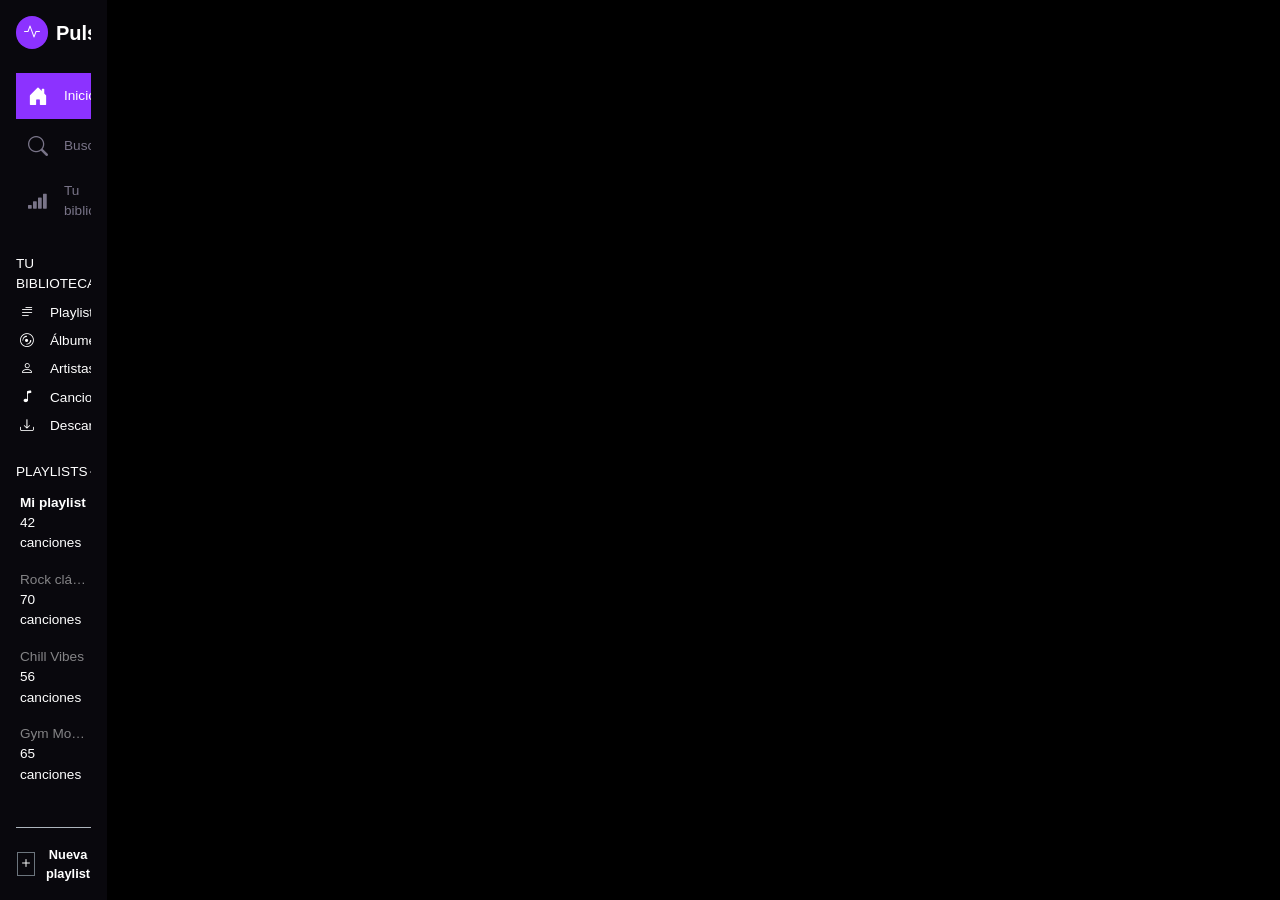
==== Proyecto Full Stack II/index.html @ 01d90dc8 "Primer commit  - base y aside Inicializar estructura base del proyecto Pulse: - Crear archivos y di" ====
<!DOCTYPE html>
<html lang="es">
<head>
  <meta charset="UTF-8">
  <meta name="viewport" content="width=device-width, initial-scale=1.0">
  <title>Pulse</title>
  <link href="https://cdn.jsdelivr.net/npm/bootstrap@5.3.2/dist/css/bootstrap.min.css" rel="stylesheet">
  <link rel="stylesheet" href="https://cdn.jsdelivr.net/npm/bootstrap-icons@1.11.1/font/bootstrap-icons.css">
  <link rel="stylesheet" href="./assets/styles/styles.css">
</head>
<body class="vh-100 d-flex flex-column p-0 overflow-hidden bg-black">

    <div class="row w-100 h-100 m-0 align-items-stretch">
        <aside id="aside-container" class="col-md-1 h-100 d-none d-md-flex flex-column p-0"></aside>
    </div>

    <script src="https://cdn.jsdelivr.net/npm/bootstrap@5.3.2/dist/js/bootstrap.bundle.min.js"></script>
    <script src="./scripts/script.js"></script>
</body>
</html>
---- Proyecto Full Stack II/assets/styles/styles.css ----
:root {
  --bg-black: #000000;
  --bg-sidebar: #09080d;
  --bg-card: #121018;
  --bg-card-hover: #1b1824;
  --purple-accent: #8c32ff;
  --text-primary: #ffffff;
  --text-muted: #797488;
}

body {
  background-color: var(--bg-black);
  color: var(--text-primary);
  font-family: -apple-system, BlinkMacSystemFont, "Segoe UI", Roboto, sans-serif;
  font-size: 0.85rem;
}

::-webkit-scrollbar {
  width: 4px;
}
::-webkit-scrollbar-track {
  background: transparent;
}
::-webkit-scrollbar-thumb {
  background: #252131;
  border-radius: 0 !important;
}

.search-input {
  background-color: #121018 !important;
  border: 1px solid #1e1b29 !important;
  color: #fff !important;
  font-size: 0.85rem;
  border-radius: 0 !important; 
}

.bg-pulse-sidebar {
  background-color: var(--bg-sidebar);
}

.nav-link-pulse {
  color: var(--text-muted);
  border-radius: 0 !important;
  padding: 8px 12px;
  font-weight: 500;
}
.nav-link-pulse:hover, .nav-link-pulse.active {
  color: #fff;
  background-color: var(--purple-accent);
}

.song-card {
  background-color: var(--bg-card);
  border-radius: 0 !important;
  padding: 10px;
  transition: background-color 0.2s ease;
  cursor: pointer;
  position: relative;
}
.song-card:hover {
  background-color: var(--bg-card-hover);
}

.play-btn-overlay {
  position: absolute;
  bottom: 45px;
  right: 15px;
  width: 28px;
  height: 28px;
  background-color: var(--purple-accent);
  border-radius: 0 !important;
  display: flex;
  align-items: center;
  justify-content: center;
  color: white;
  box-shadow: 0 4px 12px rgba(140, 50, 255, 0.4);
}

.form-range::-webkit-slider-thumb {
  background-color: var(--purple-accent);
  width: 10px;
  height: 10px;
  border-radius: 0 !important;
}
.form-range::-webkit-slider-runnable-track {
  background-color: #262235;
  height: 4px;
  border-radius: 0 !important;
}
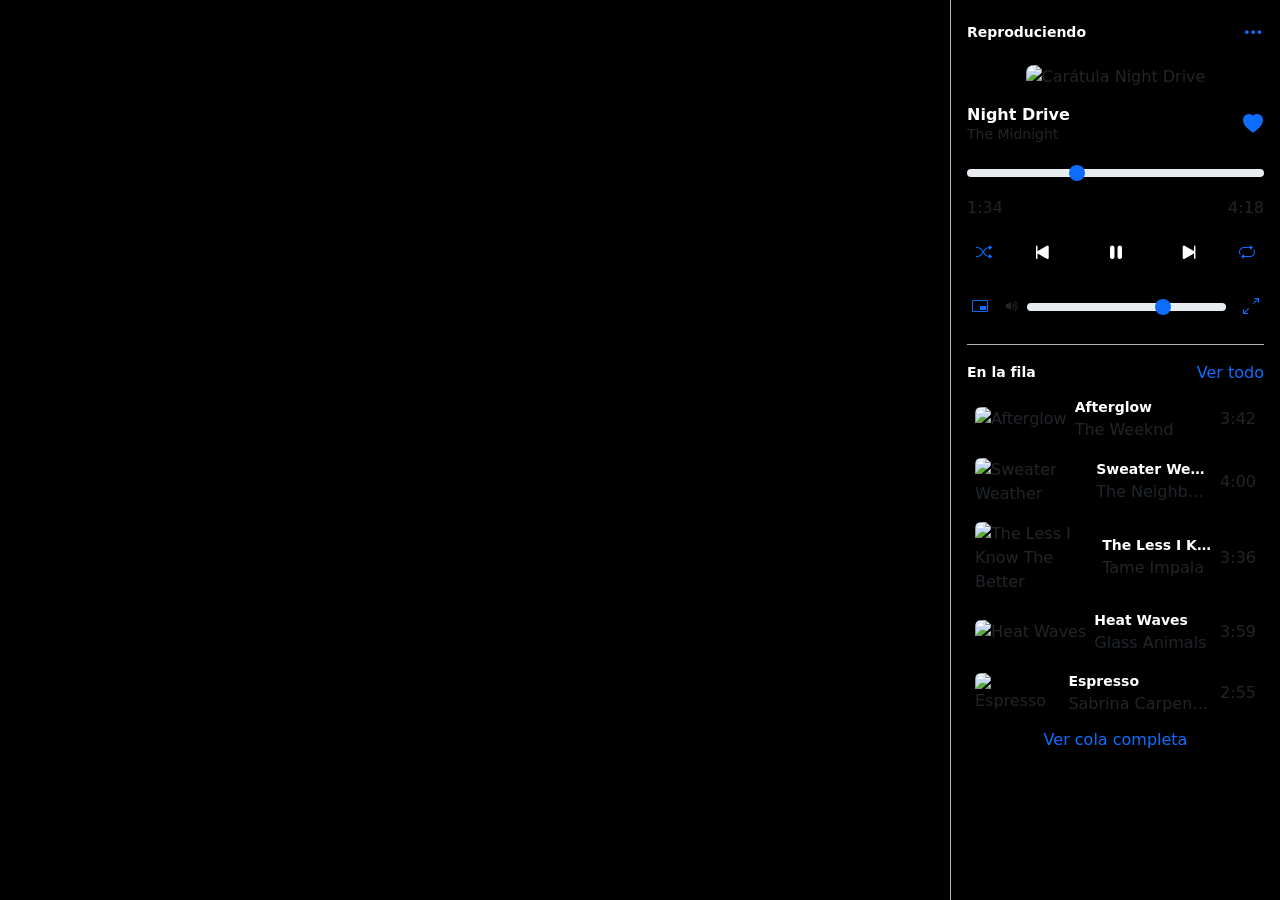
==== commit 2257103a: "Add files via upload" ====
--- a/Proyecto Full Stack II/index.html
+++ b/Proyecto Full Stack II/index.html
@@ -3,18 +3,21 @@
 <head>
   <meta charset="UTF-8">
   <meta name="viewport" content="width=device-width, initial-scale=1.0">
-  <title>Pulse</title>
+  <title>Pulse - Módulo Reproductor</title>
+  <!-- Bootstrap 5 CSS y Bootstrap Icons -->
   <link href="https://cdn.jsdelivr.net/npm/bootstrap@5.3.2/dist/css/bootstrap.min.css" rel="stylesheet">
   <link rel="stylesheet" href="https://cdn.jsdelivr.net/npm/bootstrap-icons@1.11.1/font/bootstrap-icons.css">
-  <link rel="stylesheet" href="./assets/styles/styles.css">
+  <!-- Hoja de estilos externa propia -->
+  <link rel="stylesheet" href="./assets/styles/player.css">
 </head>
-<body class="vh-100 d-flex flex-column p-0 overflow-hidden bg-black">
+<body class="vh-100 bg-black p-0 overflow-hidden d-flex justify-content-end">
 
-    <div class="row w-100 h-100 m-0 align-items-stretch">
-        <aside id="aside-container" class="col-md-1 h-100 d-none d-md-flex flex-column p-0"></aside>
-    </div>
+  <!-- Contenedor que simula la columna derecha del layout grupal -->
+  <div id="player-test-container" class="h-100 border-start border-dark-subtle" style="width: 330px; max-width: 100%;"></div>
 
-    <script src="https://cdn.jsdelivr.net/npm/bootstrap@5.3.2/dist/js/bootstrap.bundle.min.js"></script>
-    <script src="./scripts/script.js"></script>
+  <!-- Bootstrap 5 JS -->
+  <script src="https://cdn.jsdelivr.net/npm/bootstrap@5.3.2/dist/js/bootstrap.bundle.min.js"></script>
+  <!-- Lógica modular de interactividad -->
+  <script src="./scripts/player.js"></script>
 </body>
 </html>
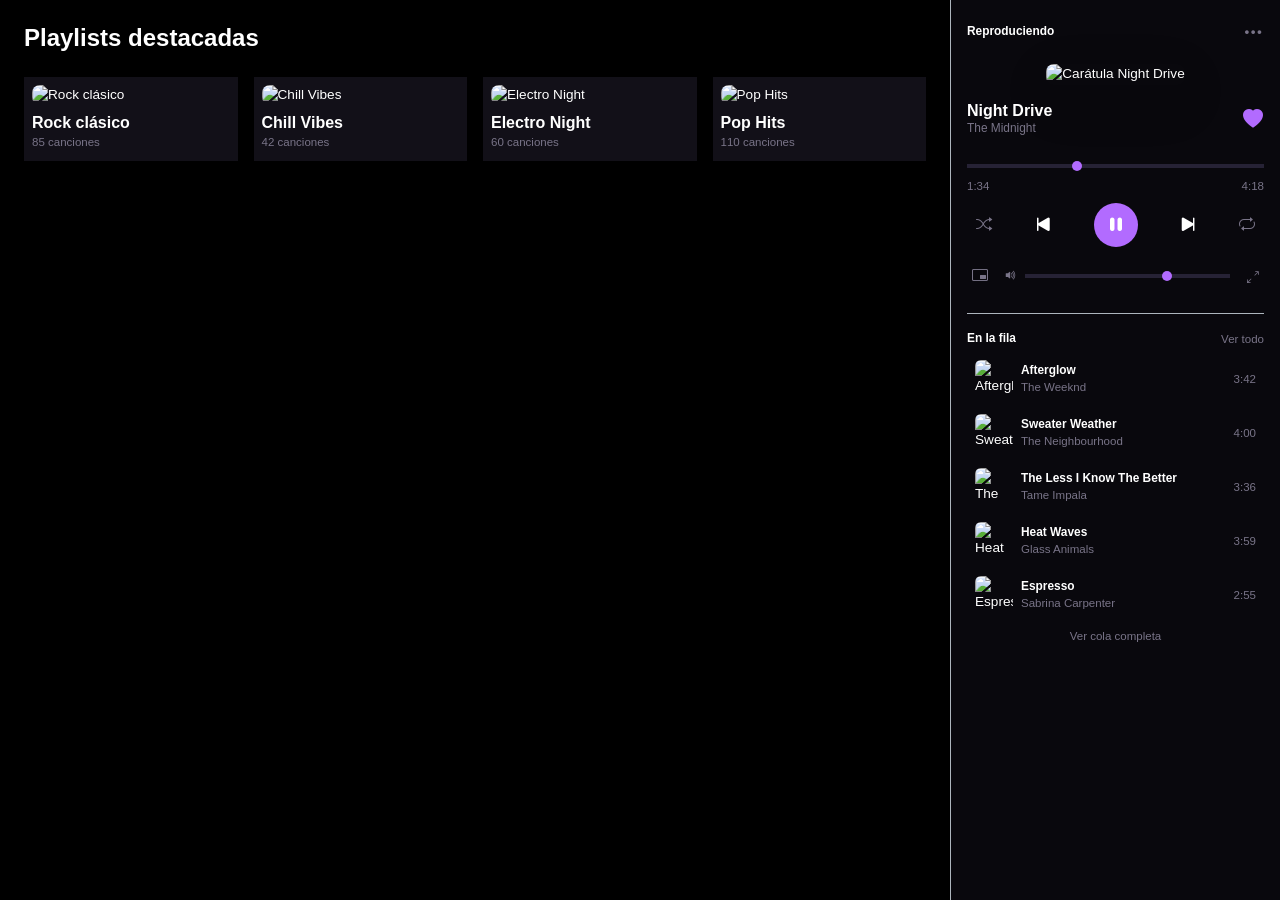
==== commit a5b9bee2: "Add files via upload" ====
--- a/Proyecto Full Stack II/index.html
+++ b/Proyecto Full Stack II/index.html
@@ -1,23 +1,75 @@
 <!DOCTYPE html>
 <html lang="es">
+
 <head>
   <meta charset="UTF-8">
   <meta name="viewport" content="width=device-width, initial-scale=1.0">
-  <title>Pulse - Módulo Reproductor</title>
+  <title>Pulse - Plataforma de Música</title>
   <!-- Bootstrap 5 CSS y Bootstrap Icons -->
   <link href="https://cdn.jsdelivr.net/npm/bootstrap@5.3.2/dist/css/bootstrap.min.css" rel="stylesheet">
   <link rel="stylesheet" href="https://cdn.jsdelivr.net/npm/bootstrap-icons@1.11.1/font/bootstrap-icons.css">
-  <!-- Hoja de estilos externa propia -->
-  <link rel="stylesheet" href="./assets/styles/player.css">
+
+  <!-- Hojas de estilos -->
+  <link rel="stylesheet" href="./assets/styles/styles.css">
+  <link rel="stylesheet" href="./styles/player.css">
 </head>
-<body class="vh-100 bg-black p-0 overflow-hidden d-flex justify-content-end">
 
-  <!-- Contenedor que simula la columna derecha del layout grupal -->
-  <div id="player-test-container" class="h-100 border-start border-dark-subtle" style="width: 330px; max-width: 100%;"></div>
+<body class="vh-100 bg-black p-0 overflow-hidden d-flex">
 
-  <!-- Bootstrap 5 JS -->
+  <!-- Contenido Principal Central -->
+  <main class="flex-grow-1 h-100 p-4 overflow-y-auto custom-scroll">
+    <header class="mb-4">
+      <h4 class="text-white fw-bold">Playlists destacadas</h4>
+    </header>
+
+    <!-- Grid de Tarjetas -->
+    <div class="row row-cols-1 row-cols-sm-2 row-cols-md-4 g-3">
+      <div class="col">
+        <div class="song-card p-2 rounded-3 h-100 cursor-pointer">
+          <img src="https://images.unsplash.com/photo-1498038432885-c6f3f1b912ee?auto=format&fit=crop&w=400&q=80"
+            class="img-fluid rounded-3 mb-2 w-100 object-fit-cover" style="height: 130px;" alt="Rock clásico">
+          <h6 class="text-white fw-bold mb-0 text-truncate">Rock clásico</h6>
+          <span class="text-muted-pulse extra-small">85 canciones</span>
+        </div>
+      </div>
+
+      <div class="col">
+        <div class="song-card p-2 rounded-3 h-100 cursor-pointer">
+          <img src="https://images.unsplash.com/photo-1511671782779-c97d3d27a1d4?auto=format&fit=crop&w=400&q=80"
+            class="img-fluid rounded-3 mb-2 w-100 object-fit-cover" style="height: 130px;" alt="Chill Vibes">
+          <h6 class="text-white fw-bold mb-0 text-truncate">Chill Vibes</h6>
+          <span class="text-muted-pulse extra-small">42 canciones</span>
+        </div>
+      </div>
+
+      <div class="col">
+        <div class="song-card p-2 rounded-3 h-100 cursor-pointer">
+          <img src="https://images.unsplash.com/photo-1470225620780-dba8ba36b745?auto=format&fit=crop&w=400&q=80"
+            class="img-fluid rounded-3 mb-2 w-100 object-fit-cover" style="height: 130px;" alt="Electro Night">
+          <h6 class="text-white fw-bold mb-0 text-truncate">Electro Night</h6>
+          <span class="text-muted-pulse extra-small">60 canciones</span>
+        </div>
+      </div>
+
+      <div class="col">
+        <div class="song-card p-2 rounded-3 h-100 cursor-pointer">
+          <img src="https://images.unsplash.com/photo-1514525253161-7a46d19cd819?auto=format&fit=crop&w=400&q=80"
+            class="img-fluid rounded-3 mb-2 w-100 object-fit-cover" style="height: 130px;" alt="Pop Hits">
+          <h6 class="text-white fw-bold mb-0 text-truncate">Pop Hits</h6>
+          <span class="text-muted-pulse extra-small">110 canciones</span>
+        </div>
+      </div>
+    </div>
+  </main>
+
+  <!-- Reproductor Derecho -->
+  <div id="player-test-container" class="h-100 border-start border-dark-subtle" style="width: 330px; flex-shrink: 0;">
+  </div>
+
+  <!-- Scripts -->
   <script src="https://cdn.jsdelivr.net/npm/bootstrap@5.3.2/dist/js/bootstrap.bundle.min.js"></script>
-  <!-- Lógica modular de interactividad -->
+  <script src="./scripts/script.js"></script>
   <script src="./scripts/player.js"></script>
 </body>
+
 </html>
--- a/Proyecto Full Stack II/assets/styles/styles.css
+++ b/Proyecto Full Stack II/assets/styles/styles.css
@@ -0,0 +1,101 @@
+:root {
+  --bg-black: #000000;
+  --bg-sidebar: #09080d;
+  --bg-card: #121018;
+  --bg-card-hover: #1b1824;
+  --purple-accent: #b26bff;
+  /* Cambiado de #8c32ff */
+  --text-primary: #ffffff;
+  --text-muted: #797488;
+}
+
+body {
+  background-color: var(--bg-black);
+  color: var(--text-primary);
+  font-family: -apple-system, BlinkMacSystemFont, "Segoe UI", Roboto, sans-serif;
+  font-size: 0.85rem;
+}
+
+::-webkit-scrollbar {
+  width: 4px;
+}
+
+::-webkit-scrollbar-track {
+  background: transparent;
+}
+
+::-webkit-scrollbar-thumb {
+  background: #252131;
+  border-radius: 0 !important;
+}
+
+.search-input {
+  background-color: #121018 !important;
+  border: 1px solid #1e1b29 !important;
+  color: #fff !important;
+  font-size: 0.85rem;
+  border-radius: 0 !important;
+}
+
+.bg-pulse-sidebar {
+  background-color: var(--bg-sidebar);
+}
+
+.nav-link-pulse {
+  color: var(--text-muted);
+  border-radius: 0 !important;
+  padding: 8px 12px;
+  font-weight: 500;
+}
+
+.nav-link-pulse:hover,
+.nav-link-pulse.active {
+  color: #fff;
+  background-color: var(--purple-accent);
+}
+
+.song-card {
+  background-color: var(--bg-card);
+  border-radius: 0 !important;
+  padding: 10px;
+  transition: background-color 0.2s ease;
+  cursor: pointer;
+  position: relative;
+}
+
+.song-card:hover {
+  background-color: var(--bg-card-hover);
+}
+
+.play-btn-overlay {
+  position: absolute;
+  bottom: 45px;
+  right: 15px;
+  width: 28px;
+  height: 28px;
+  background-color: var(--purple-accent);
+  border-radius: 0 !important;
+  display: flex;
+  align-items: center;
+  justify-content: center;
+  color: white;
+  box-shadow: 0 4px 12px rgba(178, 107, 255, 0.4);
+  /* Sombra ajustada a #b26bff */
+}
+
+.form-range::-webkit-slider-thumb {
+  background-color: var(--purple-accent);
+  width: 10px;
+  height: 10px;
+  border-radius: 0 !important;
+}
+
+.form-range::-webkit-slider-runnable-track {
+  background-color: #262235;
+  height: 4px;
+  border-radius: 0 !important;
+}
+
+.cursor-pointer {
+  cursor: pointer;
+}
--- a/Proyecto Full Stack II/styles/player.css
+++ b/Proyecto Full Stack II/styles/player.css
@@ -0,0 +1,113 @@
+:root {
+  --bg-black: #000000;
+  --bg-sidebar: #09080d;
+  --bg-card: #121018;
+  --bg-card-hover: #1b1824;
+  --purple-accent: #b26bff;
+  /* Cambiado de #8c32ff */
+  --text-primary: #ffffff;
+  --text-muted: #797488;
+}
+
+body {
+  background-color: var(--bg-black);
+  color: var(--text-primary);
+  font-family: -apple-system, BlinkMacSystemFont, "Segoe UI", Roboto, sans-serif;
+  font-size: 0.85rem;
+}
+
+.bg-pulse-sidebar {
+  background-color: var(--bg-sidebar);
+}
+
+.text-pulse-accent {
+  color: var(--purple-accent) !important;
+}
+
+.text-muted-pulse {
+  color: var(--text-muted) !important;
+}
+
+.extra-small {
+  font-size: 0.72rem;
+}
+
+.hover-white:hover {
+  color: #ffffff !important;
+}
+
+/* Scroll interno fino */
+.custom-scroll::-webkit-scrollbar {
+  width: 4px;
+}
+
+.custom-scroll::-webkit-scrollbar-track {
+  background: transparent;
+}
+
+.custom-scroll::-webkit-scrollbar-thumb {
+  background: #252131;
+}
+
+/* Portada y miniaturas */
+.player-cover {
+  aspect-ratio: 1 / 1;
+  object-fit: cover;
+  max-height: 240px;
+}
+
+.queue-thumb {
+  width: 38px;
+  height: 38px;
+  object-fit: cover;
+}
+
+/* Botón central Play/Pause */
+.btn-pulse-play {
+  width: 44px;
+  height: 44px;
+  background-color: var(--purple-accent);
+  border: none;
+  transition: transform 0.15s ease, background-color 0.15s ease;
+}
+
+.btn-pulse-play:hover {
+  transform: scale(1.08);
+  background-color: #c488ff;
+  /* Hover adaptado al tono más claro */
+}
+
+/* Sliders de progreso y volumen */
+.player-range {
+  height: 4px;
+  cursor: pointer;
+}
+
+.player-range::-webkit-slider-runnable-track {
+  background-color: #262235;
+  height: 4px;
+}
+
+.player-range::-webkit-slider-thumb {
+  background-color: var(--purple-accent);
+  width: 10px;
+  height: 10px;
+  margin-top: -3px;
+  border-radius: 50% !important;
+  border: none;
+  transition: transform 0.1s ease;
+}
+
+.player-range:hover::-webkit-slider-thumb {
+  transform: scale(1.3);
+}
+
+/* Hover en la lista de espera */
+.queue-item {
+  transition: background-color 0.2s ease;
+  cursor: pointer;
+}
+
+.queue-item:hover {
+  background-color: var(--bg-card-hover);
+}
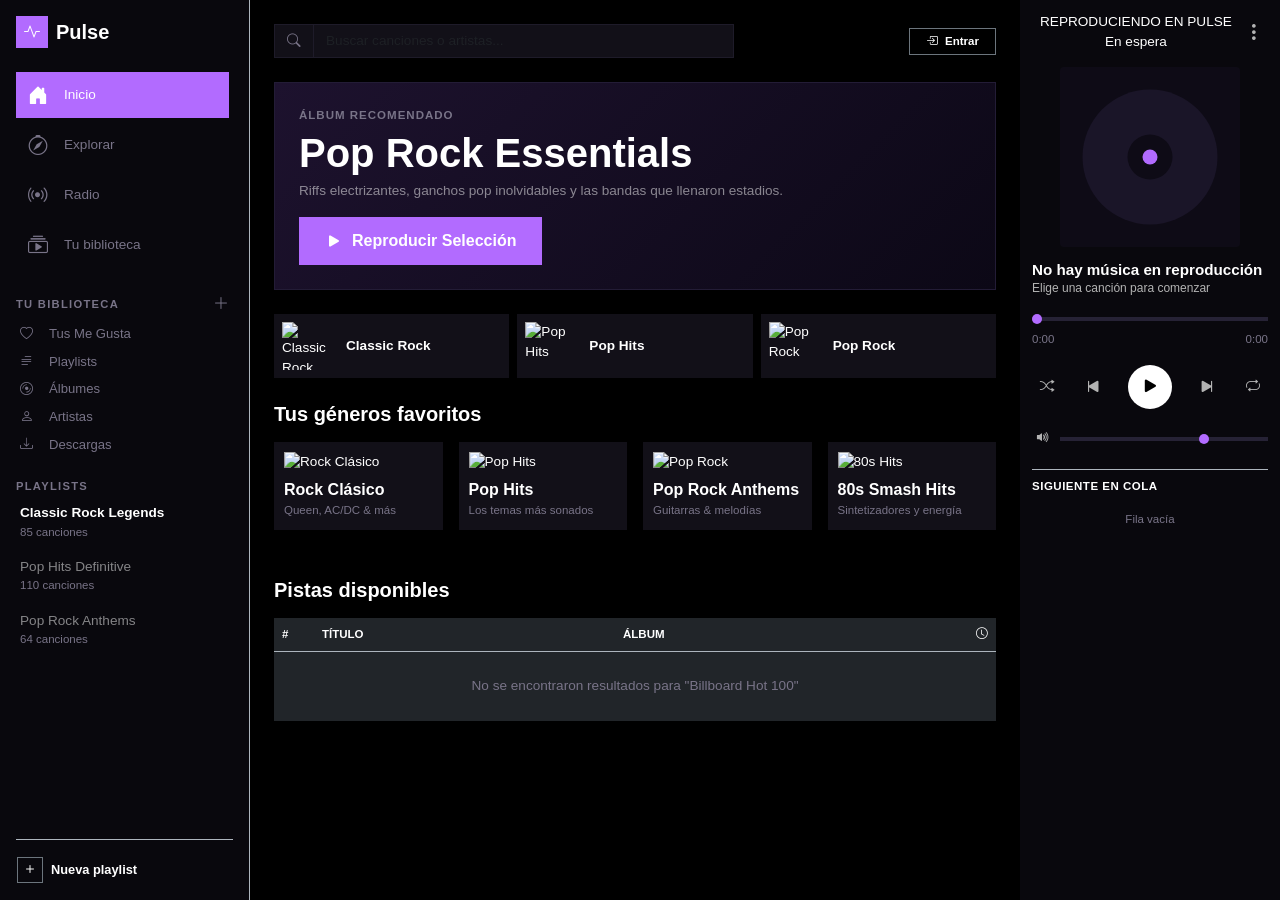
==== commit c0af2a59: "Se agrega lógica y modulos dinamicos para funcionalidades de musica" ====
--- a/Proyecto Full Stack II/index.html
+++ b/Proyecto Full Stack II/index.html
@@ -4,72 +4,132 @@
 <head>
   <meta charset="UTF-8">
   <meta name="viewport" content="width=device-width, initial-scale=1.0">
-  <title>Pulse - Plataforma de Música</title>
-  <!-- Bootstrap 5 CSS y Bootstrap Icons -->
+  <title>Pulse - Tu Plataforma de Música</title>
   <link href="https://cdn.jsdelivr.net/npm/bootstrap@5.3.2/dist/css/bootstrap.min.css" rel="stylesheet">
   <link rel="stylesheet" href="https://cdn.jsdelivr.net/npm/bootstrap-icons@1.11.1/font/bootstrap-icons.css">
-
-  <!-- Hojas de estilos -->
   <link rel="stylesheet" href="./assets/styles/styles.css">
-  <link rel="stylesheet" href="./styles/player.css">
+  <link rel="stylesheet" href="./assets/styles/player.css">
 </head>
 
 <body class="vh-100 bg-black p-0 overflow-hidden d-flex">
-
-  <!-- Contenido Principal Central -->
-  <main class="flex-grow-1 h-100 p-4 overflow-y-auto custom-scroll">
-    <header class="mb-4">
-      <h4 class="text-white fw-bold">Playlists destacadas</h4>
+  <div id="aside-container" class="h-100" style="width: 250px; flex-shrink: 0;"></div>
+  <main class="flex-grow-1 h-100 p-4 overflow-y-auto">
+    <header class="d-flex flex-wrap align-items-center justify-content-between gap-3 mb-4">
+      <div class="input-group" style="max-width: 460px; flex-grow: 1;">
+        <span class="input-group-text search-input border-end-0 text-muted-pulse rounded-0">
+          <i class="bi bi-search"></i>
+        </span>
+        <input type="text" id="main-search-input" class="form-control search-input border-start-0 rounded-0"
+          placeholder="Buscar canciones o artistas...">
+      </div>
+      <div id="user-welcome-container" class="d-flex align-items-center gap-2">
+      </div>
     </header>
-
-    <!-- Grid de Tarjetas -->
-    <div class="row row-cols-1 row-cols-sm-2 row-cols-md-4 g-3">
-      <div class="col">
-        <div class="song-card p-2 rounded-3 h-100 cursor-pointer">
-          <img src="https://images.unsplash.com/photo-1498038432885-c6f3f1b912ee?auto=format&fit=crop&w=400&q=80"
-            class="img-fluid rounded-3 mb-2 w-100 object-fit-cover" style="height: 130px;" alt="Rock clásico">
-          <h6 class="text-white fw-bold mb-0 text-truncate">Rock clásico</h6>
-          <span class="text-muted-pulse extra-small">85 canciones</span>
+    <section class="p-4 mb-4 rounded-0 position-relative overflow-hidden"
+      style="background: linear-gradient(135deg, #1d122e 0%, #0c0816 100%); border: 1px solid #231c36;">
+      <span class="text-uppercase fw-bold extra-small text-muted-pulse mb-1 d-block" style="letter-spacing: 1px;">Álbum
+        Recomendado</span>
+      <h2 class="text-white fw-bold display-6 mb-1">Pop Rock Essentials</h2>
+      <p class="text-white-50 mb-3" style="max-width: 540px;">Riffs electrizantes, ganchos pop inolvidables y las bandas
+        que llenaron estadios.</p>
+      <div class="d-flex align-items-center gap-3">
+        <button id="btn-hero-play" class="btn text-white fw-bold px-4 py-2 rounded-0 d-flex align-items-center gap-2"
+          style="background-color: var(--purple-accent);">
+          <i class="bi bi-play-fill fs-5"></i> Reproducir Selección
+        </button>
+      </div>
+    </section>
+    <section class="mb-4">
+      <div class="row row-cols-1 row-cols-md-3 g-2">
+        <div class="col">
+          <div class="quick-card d-flex align-items-center p-2 rounded-0 cursor-pointer">
+            <img src="https://images.unsplash.com/photo-1498038432885-c6f3f1b912ee?auto=format&fit=crop&w=120&q=80"
+              class="me-3 object-fit-cover" width="48" height="48" alt="Classic Rock">
+            <span class="text-white fw-semibold text-truncate">Classic Rock</span>
+          </div>
+        </div>
+        <div class="col">
+          <div class="quick-card d-flex align-items-center p-2 rounded-0 cursor-pointer">
+            <img src="https://images.unsplash.com/photo-1514525253161-7a46d19cd819?auto=format&fit=crop&w=120&q=80"
+              class="me-3 object-fit-cover" width="48" height="48" alt="Pop Hits">
+            <span class="text-white fw-semibold text-truncate">Pop Hits</span>
+          </div>
+        </div>
+        <div class="col">
+          <div class="quick-card d-flex align-items-center p-2 rounded-0 cursor-pointer">
+            <img src="https://images.unsplash.com/photo-1511671782779-c97d3d27a1d4?auto=format&fit=crop&w=120&q=80"
+              class="me-3 object-fit-cover" width="48" height="48" alt="Pop Rock">
+            <span class="text-white fw-semibold text-truncate">Pop Rock</span>
+          </div>
         </div>
       </div>
-
-      <div class="col">
-        <div class="song-card p-2 rounded-3 h-100 cursor-pointer">
-          <img src="https://images.unsplash.com/photo-1511671782779-c97d3d27a1d4?auto=format&fit=crop&w=400&q=80"
-            class="img-fluid rounded-3 mb-2 w-100 object-fit-cover" style="height: 130px;" alt="Chill Vibes">
-          <h6 class="text-white fw-bold mb-0 text-truncate">Chill Vibes</h6>
-          <span class="text-muted-pulse extra-small">42 canciones</span>
+    </section>
+    <section class="mb-5">
+      <header class="d-flex justify-content-between align-items-center mb-3">
+        <h5 class="text-white fw-bold mb-0">Tus géneros favoritos</h5>
+      </header>
+      <div class="row row-cols-1 row-cols-sm-2 row-cols-md-4 g-3">
+        <div class="col">
+          <div class="song-card h-100" data-genre="Classic Rock">
+            <img src="https://images.unsplash.com/photo-1498038432885-c6f3f1b912ee?auto=format&fit=crop&w=400&q=80"
+              class="img-fluid mb-2 w-100 object-fit-cover" style="height: 130px;" alt="Rock Clásico">
+            <span class="play-btn-overlay"><i class="bi bi-play-fill fs-5"></i></span>
+            <h6 class="text-white fw-bold mb-0 text-truncate">Rock Clásico</h6>
+            <span class="text-muted-pulse extra-small">Queen, AC/DC & más</span>
+          </div>
+        </div>
+        <div class="col">
+          <div class="song-card h-100" data-genre="Pop Hits">
+            <img src="https://images.unsplash.com/photo-1514525253161-7a46d19cd819?auto=format&fit=crop&w=400&q=80"
+              class="img-fluid mb-2 w-100 object-fit-cover" style="height: 130px;" alt="Pop Hits">
+            <span class="play-btn-overlay"><i class="bi bi-play-fill fs-5"></i></span>
+            <h6 class="text-white fw-bold mb-0 text-truncate">Pop Hits</h6>
+            <span class="text-muted-pulse extra-small">Los temas más sonados</span>
+          </div>
+        </div>
+        <div class="col">
+          <div class="song-card h-100" data-genre="Pop Rock">
+            <img src="https://images.unsplash.com/photo-1511671782779-c97d3d27a1d4?auto=format&fit=crop&w=400&q=80"
+              class="img-fluid mb-2 w-100 object-fit-cover" style="height: 130px;" alt="Pop Rock">
+            <span class="play-btn-overlay"><i class="bi bi-play-fill fs-5"></i></span>
+            <h6 class="text-white fw-bold mb-0 text-truncate">Pop Rock Anthems</h6>
+            <span class="text-muted-pulse extra-small">Guitarras & melodías</span>
+          </div>
+        </div>
+        <div class="col">
+          <div class="song-card h-100" data-genre="80s Smash Hits">
+            <img src="https://images.unsplash.com/photo-1470225620780-dba8ba36b745?auto=format&fit=crop&w=400&q=80"
+              class="img-fluid mb-2 w-100 object-fit-cover" style="height: 130px;" alt="80s Hits">
+            <span class="play-btn-overlay"><i class="bi bi-play-fill fs-5"></i></span>
+            <h6 class="text-white fw-bold mb-0 text-truncate">80s Smash Hits</h6>
+            <span class="text-muted-pulse extra-small">Sintetizadores y energía</span>
+          </div>
         </div>
       </div>
-
-      <div class="col">
-        <div class="song-card p-2 rounded-3 h-100 cursor-pointer">
-          <img src="https://images.unsplash.com/photo-1470225620780-dba8ba36b745?auto=format&fit=crop&w=400&q=80"
-            class="img-fluid rounded-3 mb-2 w-100 object-fit-cover" style="height: 130px;" alt="Electro Night">
-          <h6 class="text-white fw-bold mb-0 text-truncate">Electro Night</h6>
-          <span class="text-muted-pulse extra-small">60 canciones</span>
-        </div>
+    </section>
+    <section class="mb-4">
+      <header class="d-flex justify-content-between align-items-center mb-3">
+        <h5 class="text-white fw-bold mb-0">Pistas disponibles</h5>
+      </header>
+      <div class="table-responsive">
+        <table class="table table-dark table-borderless align-middle mb-0" style="background-color: transparent;">
+          <thead>
+            <tr class="text-muted-pulse extra-small border-bottom border-dark-subtle">
+              <th scope="col" style="width: 40px;">#</th>
+              <th scope="col">TÍTULO</th>
+              <th scope="col">ÁLBUM</th>
+              <th scope="col" class="text-end" style="width: 80px;"><i class="bi bi-clock"></i></th>
+            </tr>
+          </thead>
+          <tbody id="tracks-table-body"></tbody>
+        </table>
       </div>
-
-      <div class="col">
-        <div class="song-card p-2 rounded-3 h-100 cursor-pointer">
-          <img src="https://images.unsplash.com/photo-1514525253161-7a46d19cd819?auto=format&fit=crop&w=400&q=80"
-            class="img-fluid rounded-3 mb-2 w-100 object-fit-cover" style="height: 130px;" alt="Pop Hits">
-          <h6 class="text-white fw-bold mb-0 text-truncate">Pop Hits</h6>
-          <span class="text-muted-pulse extra-small">110 canciones</span>
-        </div>
-      </div>
-    </div>
+    </section>
   </main>
-
-  <!-- Reproductor Derecho -->
-  <div id="player-test-container" class="h-100 border-start border-dark-subtle" style="width: 330px; flex-shrink: 0;">
-  </div>
-
-  <!-- Scripts -->
+  <div id="player-test-container" class="h-100" style="width: 320px; flex-shrink: 0;"></div>
   <script src="https://cdn.jsdelivr.net/npm/bootstrap@5.3.2/dist/js/bootstrap.bundle.min.js"></script>
+  <script src="./scripts/player.js"></script>
   <script src="./scripts/script.js"></script>
-  <script src="./scripts/player.js"></script>
 </body>
 
 </html>
--- a/Proyecto Full Stack II/assets/styles/styles.css
+++ b/Proyecto Full Stack II/assets/styles/styles.css
@@ -4,7 +4,6 @@
   --bg-card: #121018;
   --bg-card-hover: #1b1824;
   --purple-accent: #b26bff;
-  /* Cambiado de #8c32ff */
   --text-primary: #ffffff;
   --text-muted: #797488;
 }
@@ -18,6 +17,7 @@
 
 ::-webkit-scrollbar {
   width: 4px;
+  height: 4px;
 }
 
 ::-webkit-scrollbar-track {
@@ -27,6 +27,117 @@
 ::-webkit-scrollbar-thumb {
   background: #252131;
   border-radius: 0 !important;
+}
+
+.cursor-pointer {
+  cursor: pointer;
+}
+
+.text-muted-pulse {
+  color: var(--text-muted) !important;
+}
+
+.extra-small {
+  font-size: 0.72rem;
+}
+
+.bg-pulse-sidebar {
+  background-color: var(--bg-sidebar);
+}
+
+.sidebar-heading {
+  font-size: 0.7rem;
+  letter-spacing: 0.08rem;
+  font-weight: 700;
+  color: var(--text-muted);
+}
+
+.nav-link-pulse {
+  color: var(--text-muted);
+  border-radius: 0 !important;
+  padding: 8px 12px;
+  font-weight: 500;
+  transition: all 0.2s ease;
+  text-decoration: none;
+}
+
+.nav-link-pulse:hover,
+.nav-link-pulse.active {
+  color: #fff;
+  background-color: var(--purple-accent);
+}
+
+.sidebar-item {
+  color: var(--text-muted);
+  font-size: 0.82rem;
+  cursor: pointer;
+  transition: color 0.15s ease;
+}
+
+.sidebar-item:hover {
+  color: #fff;
+}
+
+.sidebar-playlist-item a {
+  transition: color 0.15s ease;
+}
+
+.sidebar-playlist-item:hover a {
+  color: var(--purple-accent) !important;
+}
+
+.song-card {
+  background-color: var(--bg-card);
+  border-radius: 0 !important;
+  padding: 10px;
+  transition: background-color 0.2s ease;
+  cursor: pointer;
+  position: relative;
+}
+
+.song-card:hover {
+  background-color: var(--bg-card-hover);
+}
+
+.song-card img {
+  aspect-ratio: 1 / 1;
+  width: 100%;
+  height: auto !important;
+  object-fit: cover !important;
+  border-radius: 0 !important;
+}
+
+.quick-card {
+  background-color: var(--bg-card);
+  transition: background-color 0.2s ease;
+  cursor: pointer;
+}
+
+.quick-card:hover {
+  background-color: var(--bg-card-hover);
+}
+
+.play-btn-overlay {
+  position: absolute;
+  bottom: 45px;
+  right: 15px;
+  width: 32px;
+  height: 32px;
+  background-color: var(--purple-accent);
+  border-radius: 0 !important;
+  display: flex;
+  align-items: center;
+  justify-content: center;
+  color: white;
+  box-shadow: 0 4px 12px rgba(178, 107, 255, 0.4);
+  opacity: 0;
+  transform: translateY(4px);
+  transition: all 0.2s ease;
+}
+
+.song-card:hover .play-btn-overlay {
+  opacity: 1;
+  transform: translateY(0);
 }
 
 .search-input {
@@ -37,50 +148,9 @@
   border-radius: 0 !important;
 }
 
-.bg-pulse-sidebar {
-  background-color: var(--bg-sidebar);
-}
-
-.nav-link-pulse {
-  color: var(--text-muted);
-  border-radius: 0 !important;
-  padding: 8px 12px;
-  font-weight: 500;
-}
-
-.nav-link-pulse:hover,
-.nav-link-pulse.active {
-  color: #fff;
-  background-color: var(--purple-accent);
-}
-
-.song-card {
-  background-color: var(--bg-card);
-  border-radius: 0 !important;
-  padding: 10px;
-  transition: background-color 0.2s ease;
-  cursor: pointer;
-  position: relative;
-}
-
-.song-card:hover {
-  background-color: var(--bg-card-hover);
-}
-
-.play-btn-overlay {
-  position: absolute;
-  bottom: 45px;
-  right: 15px;
-  width: 28px;
-  height: 28px;
-  background-color: var(--purple-accent);
-  border-radius: 0 !important;
-  display: flex;
-  align-items: center;
-  justify-content: center;
-  color: white;
-  box-shadow: 0 4px 12px rgba(178, 107, 255, 0.4);
-  /* Sombra ajustada a #b26bff */
+.search-input:focus {
+  border-color: var(--purple-accent) !important;
+  box-shadow: none;
 }
 
 .form-range::-webkit-slider-thumb {
@@ -88,14 +158,568 @@
   width: 10px;
   height: 10px;
   border-radius: 0 !important;
+  cursor: pointer;
 }
 
 .form-range::-webkit-slider-runnable-track {
   background-color: #262235;
-  height: 4px;
-  border-radius: 0 !important;
-}
-
-.cursor-pointer {
-  cursor: pointer;
+  height: 3px;
+  border-radius: 0 !important;
+}
+
+.form-range::-moz-range-thumb {
+  background-color: var(--purple-accent);
+  width: 10px;
+  height: 10px;
+  border-radius: 0 !important;
+  border: none;
+  cursor: pointer;
+}
+
+.form-range::-moz-range-track {
+  background-color: #262235;
+  height: 3px;
+  border-radius: 0 !important;
+}
+
+.track-row {
+  transition: background-color 0.15s ease;
+  cursor: pointer;
+}
+
+.track-row:hover {
+  background-color: var(--bg-card-hover);
+}
+
+.pulse-player-container {
+  width: 100%;
+  height: 100%;
+  background-color: var(--bg-sidebar);
+}
+
+.pulse-btn-icon {
+  background: transparent;
+  border: none;
+  color: #b3b3b3;
+  padding: 4px;
+  cursor: pointer;
+  display: flex;
+  align-items: center;
+  justify-content: center;
+  transition: color 0.15s ease, transform 0.1s ease;
+}
+
+.pulse-btn-icon:hover {
+  color: #ffffff;
+}
+
+.pulse-btn-play-big {
+  width: 44px;
+  height: 44px;
+  border-radius: 50% !important;
+  background-color: #ffffff;
+  border: none;
+  display: flex;
+  align-items: center;
+  justify-content: center;
+  cursor: pointer;
+  font-size: 1.4rem;
+  transition: transform 0.15s ease;
+}
+
+.pulse-btn-play-big:hover {
+  transform: scale(1.05);
+}
+
+.auth-card {
+  max-width: 420px;
+  width: 100%;
+  background-color: var(--bg-card);
+  border: 1px solid #1e1b29;
+  border-radius: 0 !important;
+  padding: 40px 32px;
+  box-shadow: 0 16px 40px rgba(0, 0, 0, 0.9);
+}
+
+.btn-pulse-primary {
+  background-color: var(--purple-accent);
+  border-radius: 0 !important;
+  border: none;
+  transition: filter 0.2s ease;
+}
+
+.btn-pulse-primary:hover {
+  filter: brightness(1.1);
+  background-color: var(--purple-accent);
+}
+
+@media (min-width: 992px) {
+  #aside-container {
+    width: 250px !important;
+    min-width: 250px !important;
+    max-width: 250px !important;
+    height: 100% !important;
+    flex-shrink: 0;
+    display: block !important;
+  }
+
+  #player-test-container {
+    width: 260px !important;
+    min-width: 260px !important;
+    max-width: 260px !important;
+    height: 100% !important;
+    flex-shrink: 0;
+    display: block !important;
+  }
+
+  .pulse-mini-player,
+  .mobile-mini-bar {
+    display: none !important;
+  }
+
+  .pulse-full-player,
+  .player-full-content {
+    display: flex !important;
+    flex-direction: column;
+    justify-content: flex-start;
+    height: 100%;
+    padding: 12px;
+    gap: 8px;
+    overflow-y: auto;
+  }
+
+  #btn-close-fullscreen {
+    display: none !important;
+  }
+
+  .pulse-full-header {
+    display: flex;
+    align-items: center;
+    justify-content: space-between;
+    margin-bottom: 2px;
+  }
+
+  .pulse-full-cover-wrapper {
+    width: 100%;
+    max-width: 180px;
+    aspect-ratio: 1 / 1;
+    margin: 4px auto 6px auto;
+  }
+
+  .pulse-full-cover-wrapper img {
+    width: 100%;
+    height: 100%;
+    object-fit: cover;
+    border-radius: 4px !important;
+  }
+
+  .pulse-full-info-row {
+    display: flex;
+    align-items: center;
+    justify-content: space-between;
+    margin-bottom: 2px;
+  }
+
+  .pulse-full-title {
+    color: #ffffff;
+    font-size: 0.95rem;
+    font-weight: 700;
+  }
+
+  .pulse-full-artist {
+    color: #b3b3b3;
+    font-size: 0.75rem;
+    display: block;
+  }
+
+  .pulse-full-timeline {
+    margin-bottom: 4px;
+  }
+
+  .pulse-full-controls {
+    display: flex;
+    align-items: center;
+    justify-content: space-between;
+    margin: 4px 0 8px 0;
+    padding: 0 4px;
+  }
+
+  .pulse-full-controls .fs-2 {
+    font-size: 1.25rem !important;
+  }
+
+  .pulse-full-controls .fs-5 {
+    font-size: 0.9rem !important;
+  }
+
+  .pulse-full-volume-row {
+    display: flex;
+    align-items: center;
+    gap: 6px;
+    margin-bottom: 4px;
+  }
+
+  .queue-section {
+    margin-top: 4px !important;
+    padding-top: 8px !important;
+  }
+}
+
+@media (max-width: 991.98px) {
+  body {
+    display: block !important;
+    overflow-y: auto !important;
+    height: auto !important;
+    min-height: 100vh !important;
+    background-color: var(--bg-black) !important;
+  }
+
+  main {
+    width: 100% !important;
+    height: auto !important;
+    overflow-y: visible !important;
+    padding: 16px 14px 130px 14px !important;
+    display: block !important;
+  }
+
+  #aside-container {
+    display: block !important;
+    position: fixed !important;
+    bottom: 0 !important;
+    left: 0 !important;
+    right: 0 !important;
+    width: 100% !important;
+    height: 56px !important;
+    z-index: 2147483650 !important;
+    background-color: #0c0813 !important;
+    border-top: 1px solid #231c36 !important;
+    padding: 0 !important;
+    margin: 0 !important;
+  }
+
+  #aside-container aside {
+    width: 100% !important;
+    height: 100% !important;
+    padding: 0 !important;
+    background: #0c0813 !important;
+    border: none !important;
+    display: flex !important;
+    flex-direction: row !important;
+    align-items: center !important;
+    justify-content: center !important;
+  }
+
+  #aside-container aside > div:first-child > div:not(:has(nav)),
+  #aside-container .sidebar-heading,
+  #aside-container .badge,
+  #aside-container .tracking-wide,
+  #aside-container div.mt-2,
+  #aside-container div.pt-3,
+  #aside-container span.fw-bold {
+    display: none !important;
+  }
+
+  #aside-container aside > div:first-child {
+    display: flex !important;
+    flex-direction: row !important;
+    width: 100% !important;
+    height: 100% !important;
+    padding: 0 !important;
+    margin: 0 !important;
+    overflow: visible !important;
+  }
+
+  #aside-container nav {
+    width: 100% !important;
+    height: 100% !important;
+    display: flex !important;
+  }
+
+  #aside-container nav ul.nav {
+    display: flex !important;
+    flex-direction: row !important;
+    justify-content: space-around !important;
+    align-items: center !important;
+    width: 100% !important;
+    height: 100% !important;
+    margin: 0 !important;
+    padding: 0 !important;
+    list-style: none !important;
+  }
+
+  #aside-container nav ul.nav li {
+    flex: 1 !important;
+    text-align: center !important;
+    display: flex !important;
+    justify-content: center !important;
+  }
+
+  #aside-container .nav-link-pulse {
+    display: flex !important;
+    flex-direction: column !important;
+    align-items: center !important;
+    justify-content: center !important;
+    font-size: 0.65rem !important;
+    padding: 4px 2px !important;
+    gap: 2px !important;
+    background: transparent !important;
+    color: var(--text-muted) !important;
+    width: 100% !important;
+    border-radius: 0 !important;
+  }
+
+  #aside-container .nav-link-pulse i {
+    font-size: 1.2rem !important;
+    line-height: 1 !important;
+  }
+
+  #aside-container .nav-link-pulse.active,
+  #aside-container .nav-link-pulse:hover {
+    color: #ffffff !important;
+    background: transparent !important;
+  }
+
+  #aside-container .nav-link-pulse.active i,
+  #aside-container .nav-link-pulse:hover i {
+    color: var(--purple-accent) !important;
+  }
+
+  #player-test-container {
+    position: fixed !important;
+    bottom: 56px !important;
+    left: 0 !important;
+    right: 0 !important;
+    width: 100% !important;
+    height: 56px !important;
+    z-index: 2147483645 !important;
+    background: transparent !important;
+    border: none !important;
+    pointer-events: auto !important;
+    display: block !important;
+  }
+
+  #player-test-container aside {
+    padding: 0 !important;
+    height: 100% !important;
+    border: none !important;
+    background: transparent !important;
+    display: block !important;
+    width: 100% !important;
+  }
+
+  .pulse-mini-player {
+    display: flex !important;
+    width: calc(100% - 16px) !important;
+    height: 56px !important;
+    margin: 0 auto !important;
+    background-color: #211c2e !important;
+    border: 1px solid #322a45 !important;
+    border-radius: 8px !important;
+    align-items: center !important;
+    justify-content: space-between !important;
+    padding: 0 10px !important;
+    position: relative !important;
+    overflow: hidden !important;
+    box-shadow: 0 8px 24px rgba(0, 0, 0, 0.9) !important;
+    cursor: pointer !important;
+    box-sizing: border-box !important;
+    flex-shrink: 0 !important;
+  }
+
+  .pulse-mini-left {
+    display: flex !important;
+    align-items: center !important;
+    gap: 10px !important;
+    overflow: hidden !important;
+    flex-grow: 1 !important;
+  }
+
+  .pulse-mini-left img,
+  #mini-cover {
+    width: 40px !important;
+    height: 40px !important;
+    min-width: 40px !important;
+    min-height: 40px !important;
+    border-radius: 4px !important;
+    object-fit: cover !important;
+    flex-shrink: 0 !important;
+    display: block !important;
+  }
+
+  .pulse-mini-info {
+    overflow: hidden !important;
+    line-height: 1.2 !important;
+    flex-grow: 1 !important;
+  }
+
+  .pulse-mini-title {
+    color: #fff !important;
+    font-size: 0.8rem !important;
+    font-weight: 600 !important;
+    display: block !important;
+    white-space: nowrap !important;
+    overflow: hidden !important;
+    text-overflow: ellipsis !important;
+  }
+
+  .pulse-mini-artist {
+    color: #a59fb3 !important;
+    font-size: 0.7rem !important;
+    display: block !important;
+    white-space: nowrap !important;
+    overflow: hidden !important;
+    text-overflow: ellipsis !important;
+  }
+
+  .pulse-mini-controls {
+    display: flex !important;
+    align-items: center !important;
+    gap: 4px !important;
+    flex-shrink: 0 !important;
+  }
+
+  .pulse-mini-controls .bi-play-fill,
+  .pulse-mini-controls .bi-pause-fill {
+    font-size: 1.8rem !important;
+    color: #fff !important;
+  }
+
+  .pulse-mini-progress-bar {
+    position: absolute !important;
+    bottom: 0 !important;
+    left: 0 !important;
+    right: 0 !important;
+    height: 2px !important;
+    background: rgba(255, 255, 255, 0.15) !important;
+  }
+
+  .pulse-mini-progress-fill {
+    width: 0%;
+    height: 100% !important;
+    background-color: var(--purple-accent) !important;
+  }
+
+  #player-test-container:not(.fullscreen-active) .pulse-full-player,
+  #player-test-container:not(.fullscreen-active) .player-full-content {
+    display: none !important;
+  }
+
+  #player-test-container.fullscreen-active {
+    position: fixed !important;
+    top: 0 !important;
+    bottom: 56px !important;
+    left: 0 !important;
+    right: 0 !important;
+    width: 100vw !important;
+    height: calc(100vh - 56px) !important;
+    background: linear-gradient(180deg, #1f1435 0%, #09080d 100%) !important;
+    z-index: 2147483640 !important;
+    display: block !important;
+    overflow: hidden !important;
+  }
+
+  #player-test-container.fullscreen-active .pulse-mini-player {
+    display: none !important;
+  }
+
+  #player-test-container.fullscreen-active .pulse-full-player,
+  #player-test-container.fullscreen-active .player-full-content {
+    display: flex !important;
+    flex-direction: column !important;
+    justify-content: space-evenly !important;
+    align-items: center !important;
+    position: absolute !important;
+    top: 0 !important;
+    left: 0 !important;
+    right: 0 !important;
+    bottom: 0 !important;
+    width: 100% !important;
+    height: 100% !important;
+    background: transparent !important;
+    padding: 12px 20px !important;
+    box-sizing: border-box !important;
+  }
+
+  .pulse-full-header {
+    width: 100% !important;
+    display: flex !important;
+    align-items: center !important;
+    justify-content: space-between !important;
+    flex-shrink: 0 !important;
+  }
+
+  #player-test-container.fullscreen-active .pulse-full-cover-wrapper {
+    width: min(72vw, 270px) !important;
+    height: min(72vw, 270px) !important;
+    min-width: 180px !important;
+    min-height: 180px !important;
+    max-width: 270px !important;
+    max-height: 270px !important;
+    aspect-ratio: 1 / 1 !important;
+    margin: 0 auto !important;
+    flex-shrink: 0 !important;
+    box-shadow: 0 16px 40px rgba(0, 0, 0, 0.8) !important;
+  }
+
+  #player-test-container.fullscreen-active .pulse-full-cover-wrapper img {
+    width: 100% !important;
+    height: 100% !important;
+    object-fit: cover !important;
+    border-radius: 10px !important;
+  }
+
+  #player-test-container.fullscreen-active .pulse-full-info-row {
+    width: 100% !important;
+    display: flex !important;
+    align-items: center !important;
+    justify-content: space-between !important;
+    flex-shrink: 0 !important;
+  }
+
+  #player-test-container.fullscreen-active .pulse-full-timeline {
+    width: 100% !important;
+    flex-shrink: 0 !important;
+  }
+
+  #player-test-container.fullscreen-active .pulse-full-controls {
+    width: 100% !important;
+    display: flex !important;
+    align-items: center !important;
+    justify-content: space-between !important;
+    padding: 0 10px !important;
+    flex-shrink: 0 !important;
+  }
+
+  #player-test-container.fullscreen-active .pulse-full-volume-row {
+    width: 100% !important;
+    display: flex !important;
+    align-items: center !important;
+    gap: 12px !important;
+    flex-shrink: 0 !important;
+  }
+
+  .pulse-tag {
+    font-size: 0.62rem !important;
+    letter-spacing: 1px !important;
+    color: #b3b3b3 !important;
+    font-weight: 700 !important;
+  }
+
+  .pulse-subtag {
+    font-size: 0.75rem !important;
+    color: #fff !important;
+    font-weight: 600 !important;
+  }
+
+  .pulse-full-title {
+    color: #ffffff !important;
+    font-size: 1rem !important;
+    font-weight: 700 !important;
+  }
+
+  .pulse-full-artist {
+    color: #b3b3b3 !important;
+    font-size: 0.75rem !important;
+    display: block !important;
+  }
 }
--- a/Proyecto Full Stack II/assets/styles/player.css
+++ b/Proyecto Full Stack II/assets/styles/player.css
@@ -0,0 +1,106 @@
+:root {
+  --bg-black: #000000;
+  --bg-sidebar: #09080d;
+  --bg-card: #121018;
+  --bg-card-hover: #1b1824;
+  --purple-accent: #b26bff;
+  --text-primary: #ffffff;
+  --text-muted: #797488;
+}
+
+body {
+  background-color: var(--bg-black);
+  color: var(--text-primary);
+  font-family: -apple-system, BlinkMacSystemFont, "Segoe UI", Roboto, sans-serif;
+  font-size: 0.85rem;
+}
+
+.bg-pulse-sidebar {
+  background-color: var(--bg-sidebar);
+}
+
+.text-pulse-accent {
+  color: var(--purple-accent) !important;
+}
+
+.text-muted-pulse {
+  color: var(--text-muted) !important;
+}
+
+.extra-small {
+  font-size: 0.72rem;
+}
+
+.hover-white:hover {
+  color: #ffffff !important;
+}
+
+.custom-scroll::-webkit-scrollbar {
+  width: 4px;
+}
+
+.custom-scroll::-webkit-scrollbar-track {
+  background: transparent;
+}
+
+.custom-scroll::-webkit-scrollbar-thumb {
+  background: #252131;
+}
+
+.player-cover {
+  aspect-ratio: 1 / 1;
+  object-fit: cover;
+  max-height: 240px;
+}
+
+.queue-thumb {
+  width: 38px;
+  height: 38px;
+  object-fit: cover;
+}
+
+.btn-pulse-play {
+  width: 44px;
+  height: 44px;
+  background-color: var(--purple-accent);
+  border: none;
+  transition: transform 0.15s ease, background-color 0.15s ease;
+}
+
+.btn-pulse-play:hover {
+  transform: scale(1.08);
+  background-color: #c488ff;
+}
+
+.player-range {
+  height: 4px;
+  cursor: pointer;
+}
+
+.player-range::-webkit-slider-runnable-track {
+  background-color: #262235;
+  height: 4px;
+}
+
+.player-range::-webkit-slider-thumb {
+  background-color: var(--purple-accent);
+  width: 10px;
+  height: 10px;
+  margin-top: -3px;
+  border-radius: 50% !important;
+  border: none;
+  transition: transform 0.1s ease;
+}
+
+.player-range:hover::-webkit-slider-thumb {
+  transform: scale(1.3);
+}
+
+.queue-item {
+  transition: background-color 0.2s ease;
+  cursor: pointer;
+}
+
+.queue-item:hover {
+  background-color: var(--bg-card-hover);
+}
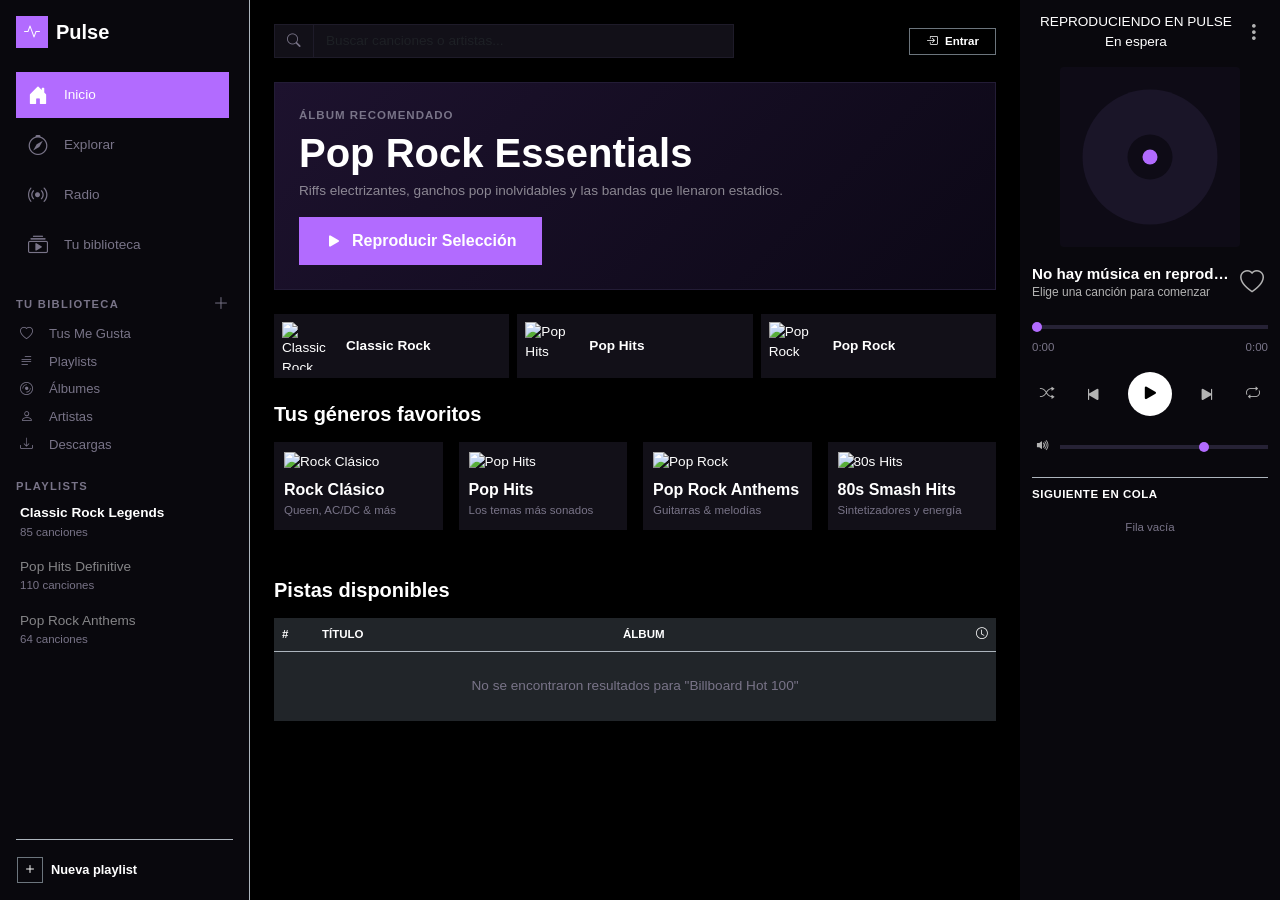
==== commit 9e47b6cc: "Se agregan comentarios en archivos js y se gestiona la pagina de suscripcion" ====
--- a/Proyecto Full Stack II/index.html
+++ b/Proyecto Full Stack II/index.html
@@ -12,7 +12,64 @@
 </head>
 
 <body class="vh-100 bg-black p-0 overflow-hidden d-flex">
-  <div id="aside-container" class="h-100" style="width: 250px; flex-shrink: 0;"></div>
+  
+  <!-- ASIDE / BARRA LATERAL DIRECTA -->
+  <div id="aside-container" class="h-100" style="width: 250px; flex-shrink: 0;">
+    <aside class="w-100 h-100 border-end border-dark-subtle d-flex flex-column justify-content-between p-3 bg-pulse-sidebar overflow-hidden">
+      <div class="d-flex flex-column gap-3 overflow-y-auto pe-1">
+        <div class="d-flex align-items-center gap-2 mb-2">
+          <span class="badge rounded-0 p-2 d-flex align-items-center justify-content-center" style="background-color: var(--purple-accent); width: 32px; height: 32px;">
+            <i class="bi bi-activity text-white fs-6"></i>
+          </span>
+          <span class="fw-bold fs-5 text-white tracking-wide">Pulse</span>
+        </div>
+
+        <nav>
+          <ul class="nav flex-column gap-1">
+            <li><a href="#" class="nav-link nav-link-pulse active d-flex align-items-center gap-3"><i class="bi bi-house-door-fill fs-5"></i> Inicio</a></li>
+            <li><a href="#" class="nav-link nav-link-pulse d-flex align-items-center gap-3"><i class="bi bi-compass fs-5"></i> Explorar</a></li>
+            <li><a href="#" class="nav-link nav-link-pulse d-flex align-items-center gap-3"><i class="bi bi-broadcast fs-5"></i> Radio</a></li>
+            <li><a href="#" class="nav-link nav-link-pulse d-flex align-items-center gap-3"><i class="bi bi-collection-play fs-5"></i> Tu biblioteca</a></li>
+          </ul>
+        </nav>
+
+        <div class="mt-2">
+          <div class="d-flex justify-content-between align-items-center text-muted-pulse mb-2">
+            <span class="sidebar-heading">TU BIBLIOTECA</span>
+            <i class="bi bi-plus-lg fs-6 cursor-pointer"></i>
+          </div>
+          <ul class="list-unstyled d-flex flex-column gap-2 text-muted-pulse ps-1 mb-0">
+            <li class="d-flex align-items-center gap-3 sidebar-item"><i class="bi bi-heart"></i> Tus Me Gusta</li>
+            <li class="d-flex align-items-center gap-3 sidebar-item"><i class="bi bi-text-paragraph"></i> Playlists</li>
+            <li class="d-flex align-items-center gap-3 sidebar-item"><i class="bi bi-disc"></i> Álbumes</li>
+            <li class="d-flex align-items-center gap-3 sidebar-item"><i class="bi bi-person"></i> Artistas</li>
+            <li class="d-flex align-items-center gap-3 sidebar-item"><i class="bi bi-download"></i> Descargas</li>
+          </ul>
+        </div>
+
+        <div class="mt-2">
+          <div class="d-flex justify-content-between align-items-center text-muted-pulse mb-2">
+            <span class="sidebar-heading">PLAYLISTS</span>
+          </div>
+          <ul class="list-unstyled d-flex flex-column gap-3 ps-1 mb-0">
+            <li class="sidebar-playlist-item"><a href="#" class="text-white text-decoration-none fw-semibold d-block text-truncate">Classic Rock Legends</a><span class="text-muted-pulse extra-small d-block">85 canciones</span></li>
+            <li class="sidebar-playlist-item"><a href="#" class="text-white-50 text-decoration-none d-block text-truncate">Pop Hits Definitive</a><span class="text-muted-pulse extra-small d-block">110 canciones</span></li>
+            <li class="sidebar-playlist-item"><a href="#" class="text-white-50 text-decoration-none d-block text-truncate">Pop Rock Anthems</a><span class="text-muted-pulse extra-small d-block">64 canciones</span></li>
+          </ul>
+        </div>
+      </div>
+
+      <div class="pt-3 border-top border-dark-subtle mt-auto">
+        <button class="btn btn-link text-decoration-none text-white p-0 d-flex align-items-center gap-2 sidebar-item w-100">
+          <span class="border border-secondary rounded-0 d-flex align-items-center justify-content-center" style="width: 26px; height: 26px;">
+            <i class="bi bi-plus text-white fs-6"></i>
+          </span>
+          <span class="fw-semibold" style="font-size: 0.8rem;">Nueva playlist</span>
+        </button>
+      </div>
+    </aside>
+  </div>
+
   <main class="flex-grow-1 h-100 p-4 overflow-y-auto">
     <header class="d-flex flex-wrap align-items-center justify-content-between gap-3 mb-4">
       <div class="input-group" style="max-width: 460px; flex-grow: 1;">
@@ -25,13 +82,12 @@
       <div id="user-welcome-container" class="d-flex align-items-center gap-2">
       </div>
     </header>
+
     <section class="p-4 mb-4 rounded-0 position-relative overflow-hidden"
       style="background: linear-gradient(135deg, #1d122e 0%, #0c0816 100%); border: 1px solid #231c36;">
-      <span class="text-uppercase fw-bold extra-small text-muted-pulse mb-1 d-block" style="letter-spacing: 1px;">Álbum
-        Recomendado</span>
+      <span class="text-uppercase fw-bold extra-small text-muted-pulse mb-1 d-block" style="letter-spacing: 1px;">Álbum Recomendado</span>
       <h2 class="text-white fw-bold display-6 mb-1">Pop Rock Essentials</h2>
-      <p class="text-white-50 mb-3" style="max-width: 540px;">Riffs electrizantes, ganchos pop inolvidables y las bandas
-        que llenaron estadios.</p>
+      <p class="text-white-50 mb-3" style="max-width: 540px;">Riffs electrizantes, ganchos pop inolvidables y las bandas que llenaron estadios.</p>
       <div class="d-flex align-items-center gap-3">
         <button id="btn-hero-play" class="btn text-white fw-bold px-4 py-2 rounded-0 d-flex align-items-center gap-2"
           style="background-color: var(--purple-accent);">
@@ -39,6 +95,7 @@
         </button>
       </div>
     </section>
+
     <section class="mb-4">
       <div class="row row-cols-1 row-cols-md-3 g-2">
         <div class="col">
@@ -64,6 +121,7 @@
         </div>
       </div>
     </section>
+
     <section class="mb-5">
       <header class="d-flex justify-content-between align-items-center mb-3">
         <h5 class="text-white fw-bold mb-0">Tus géneros favoritos</h5>
@@ -107,6 +165,7 @@
         </div>
       </div>
     </section>
+
     <section class="mb-4">
       <header class="d-flex justify-content-between align-items-center mb-3">
         <h5 class="text-white fw-bold mb-0">Pistas disponibles</h5>
@@ -126,7 +185,82 @@
       </div>
     </section>
   </main>
-  <div id="player-test-container" class="h-100" style="width: 320px; flex-shrink: 0;"></div>
+
+  <!-- PLAYER DIRECTO -->
+  <div id="player-test-container" class="h-100" style="width: 320px; flex-shrink: 0;">
+    <aside id="player-aside" class="pulse-player-container">
+      <div class="pulse-mini-player cursor-pointer" id="mobile-expand-trigger">
+        <div class="pulse-mini-left" id="mini-track-info-area">
+          <img src="data:image/svg+xml;utf8,<svg xmlns='http://www.w3.org/2000/svg' width='100' height='100' viewBox='0 0 24 24' fill='%23231c36'><rect width='24' height='24' fill='%230e0b16'/><circle cx='12' cy='12' r='8' fill='%231a1528'/><circle cx='12' cy='12' r='3' fill='%230e0b16'/></svg>" id="mini-cover" alt="Sin reproducir">
+          <div class="pulse-mini-info">
+            <span class="pulse-mini-title" id="mini-title">No se está reproduciendo nada</span>
+            <span class="pulse-mini-artist" id="mini-artist">Elige una pista para comenzar</span>
+          </div>
+        </div>
+        
+        <div class="pulse-mini-controls">
+          <button class="pulse-btn-icon" id="btn-mini-favorite" type="button" aria-label="Favorito"><i class="bi bi-heart"></i></button>
+          <button class="pulse-btn-icon" id="btn-mini-play" type="button" aria-label="Reproducir"><i class="bi bi-play-fill"></i></button>
+        </div>
+
+        <div class="pulse-mini-progress-bar">
+          <div class="pulse-mini-progress-fill" id="mini-progress-fill" style="width: 0%;"></div>
+        </div>
+      </div>
+
+      <div class="pulse-full-player position-relative" id="sp-full-player" style="padding-bottom: 70px;">
+        <div class="pulse-full-header">
+          <button class="pulse-btn-icon" id="btn-close-fullscreen" type="button" aria-label="Minimizar"><i class="bi bi-chevron-down fs-4"></i></button>
+          <div class="text-center text-truncate px-2">
+            <span class="pulse-tag">REPRODUCIENDO EN PULSE</span>
+            <span class="pulse-subtag d-block text-truncate" id="full-header-title">En espera</span>
+          </div>
+          <button class="pulse-btn-icon" type="button"><i class="bi bi-three-dots-vertical fs-5"></i></button>
+        </div>
+
+        <div class="pulse-full-cover-wrapper">
+          <img src="data:image/svg+xml;utf8,<svg xmlns='http://www.w3.org/2000/svg' width='600' height='600' viewBox='0 0 24 24' fill='%23231c36'><rect width='24' height='24' fill='%230e0b16'/><circle cx='12' cy='12' r='9' fill='%231a1528'/><circle cx='12' cy='12' r='3' fill='%230e0b16'/><circle cx='12' cy='12' r='1' fill='%23b26bff'/></svg>" id="current-cover" alt="Sin reproducir">
+        </div>
+
+        <div class="pulse-full-info-row">
+          <div class="pulse-full-meta text-truncate">
+            <h4 class="pulse-full-title text-truncate mb-0" id="current-title">No hay música en reproducción</h4>
+            <span class="pulse-full-artist text-truncate" id="current-artist">Elige una canción para comenzar</span>
+          </div>
+          <button class="pulse-btn-icon" id="btn-favorite" type="button" aria-label="Favorito"><i class="bi bi-heart fs-4"></i></button>
+        </div>
+
+        <div class="pulse-full-timeline">
+          <input type="range" class="form-range player-range w-100" id="playback-bar" min="0" max="100" value="0">
+          <div class="d-flex justify-content-between text-muted-pulse extra-small mt-1">
+            <span id="time-current">0:00</span>
+            <span id="time-total">0:00</span>
+          </div>
+        </div>
+
+        <div class="pulse-full-controls">
+          <button class="pulse-btn-icon" id="btn-shuffle" type="button" aria-label="Aleatorio"><i class="bi bi-shuffle fs-5"></i></button>
+          <button class="pulse-btn-icon" id="btn-prev" type="button" aria-label="Anterior"><i class="bi bi-skip-start-fill fs-2"></i></button>
+          <button class="pulse-btn-play-big" id="btn-play-main" type="button" aria-label="Play / Pausa"><i class="bi bi-play-fill text-black"></i></button>
+          <button class="pulse-btn-icon" id="btn-next" type="button" aria-label="Siguiente"><i class="bi bi-skip-end-fill fs-2"></i></button>
+          <button class="pulse-btn-icon" id="btn-repeat" type="button" aria-label="Repetir"><i class="bi bi-repeat fs-5"></i></button>
+        </div>
+
+        <div class="pulse-full-volume-row">
+          <button class="pulse-btn-icon" id="btn-volume-toggle" type="button" aria-label="Silenciar"><i class="bi bi-volume-up-fill" id="volume-icon"></i></button>
+          <input type="range" class="form-range player-range flex-grow-1" id="volume-bar" min="0" max="100" value="70">
+        </div>
+
+        <section class="queue-section border-top border-dark-subtle pt-3 mt-3 d-none d-lg-block">
+          <span class="text-white fw-semibold extra-small d-block mb-2" style="letter-spacing: 0.5px;">SIGUIENTE EN COLA</span>
+          <div class="d-flex flex-column gap-1" id="queue-list-container">
+            <p class="text-muted-pulse extra-small py-2 text-center">Fila vacía</p>
+          </div>
+        </section>
+      </div>
+    </aside>
+  </div>
+
   <script src="https://cdn.jsdelivr.net/npm/bootstrap@5.3.2/dist/js/bootstrap.bundle.min.js"></script>
   <script src="./scripts/player.js"></script>
   <script src="./scripts/script.js"></script>
